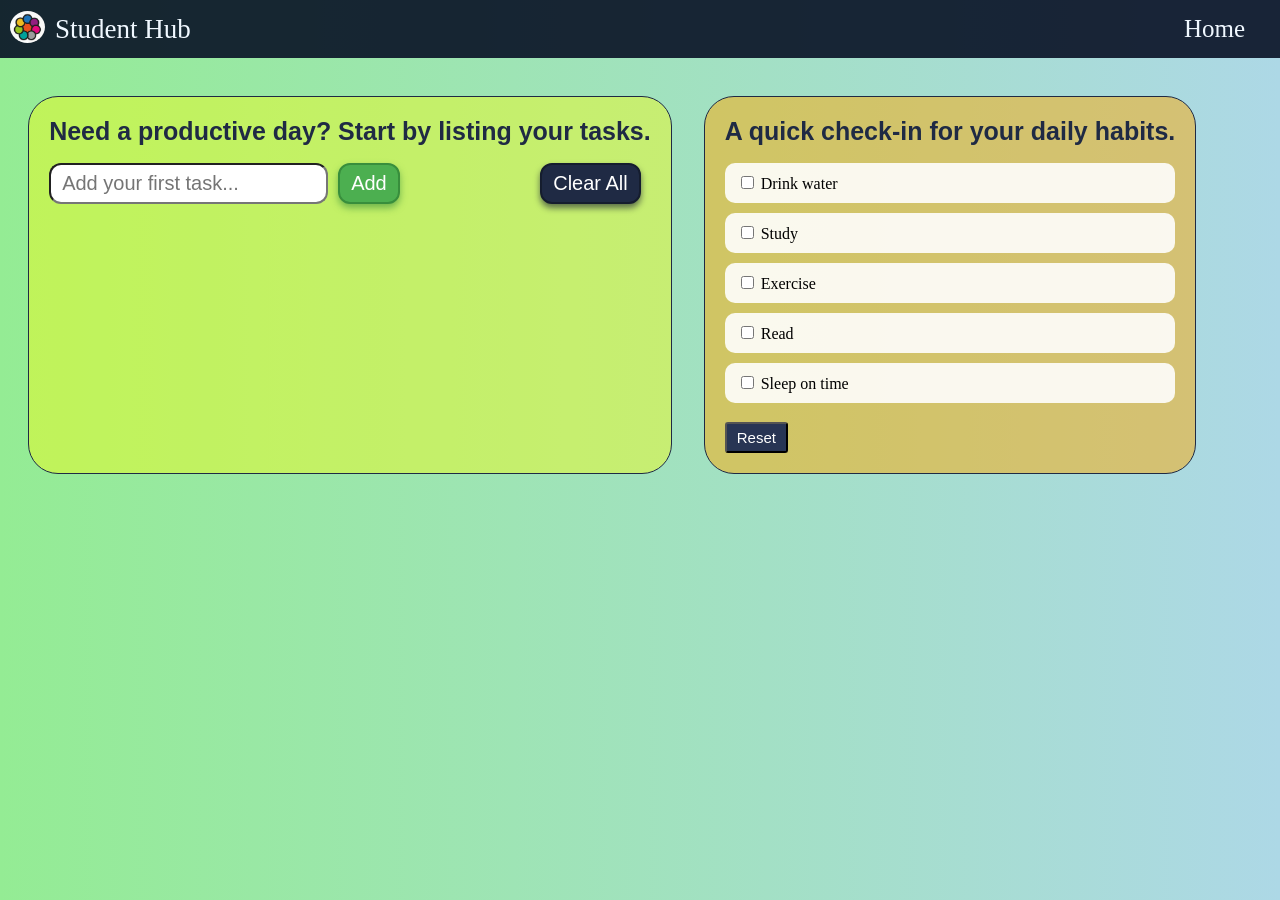
==== dashboard.html @ 1aa1a87c "Week 2 dashboard and task manager" ====
<!DOCTYPE html>
<html lang="en">
<head>
    <meta charset="UTF-8">
    <meta name="viewport" content="width=device-width, initial-scale=1.0">
    <link rel="stylesheet" href="dashboard.css">
    <title>Document</title>
</head>
<body>
    <div class="navbar">
        <div id="logo">
                <img src="logo.png" alt="logo">
        </div>
        <div id="name">
            <p> Student Hub </p>
        </div>
        <div id="home">
            <a href="index.html">Home</a>
        </div>
    </div>
    <div id="trackers">
        <div id="task-manager">
            <h1>Need a productive day? Start by listing your tasks.</h1>
            <div id="add-tasks">
                <input type="text" id="new-task" placeholder="Add your first task...">
                <button onclick="addTask()" id="add">Add</button>
                <button onclick="cleartasks()" id="clear">Clear All </button>
            </div>

            <div id="whole-list">
            </div>
        </div>
        <div id="habit-tracker">
            <h1>A quick check-in for your daily habits.</h1>
            <div class="habits">
                <input type="checkbox"> Drink water
            </div>
            <div class="habits">
                <input type="checkbox"> Study
            </div>
            <div class="habits">
                <input type="checkbox"> Exercise
            </div>
            <div class="habits">
                <input type="checkbox"> Read
            </div>
            <div class="habits">
                <input type="checkbox"> Sleep on time
            </div>
            <div>
                <button onclick="resetHabits()" id="resetHabits">Reset</button>
            </div>
        </div>
    </div>

    
    <!--<div id="stopwatch">
        <p id="time">00:00:00</p>
        <div id="start">
            <button onclick="start()">Start</button>    
        </div>
        <div id="pause">
            <button onclick="pause()">Pause</button>
        </div>
        <div id="reset">
            <button onclick="reset()">Reset</button>
        </div>
        
    </div>-->

    <div id="Stats">
        <div id="statistics">
                <p id="result"></p>
        </div>
    </div>
    <script src="dashboard.js"></script>
    
</body>
</html>
---- dashboard.css ----
body{
    margin: 0;
    background: linear-gradient(to left, rgb(173, 216, 230), rgb(148, 236, 148));
}
.navbar{
    display: flex;
    justify-content: left;
    align-items: center;
    background-color: rgba(8, 17, 37, 0.9);
    padding: 10px;
    margin: 0;
    box-sizing: border-box; 
}
#home{
    margin-left: auto;
}
#logo img{
    width: 35px;
    height: auto;
    border-radius: 50%;
    margin-right: 10px;
}
#name p{
    margin: 0;
    font-size: 27px;
    color: aliceblue;

}
#name{
    margin-right: auto;
}
#home a{
    text-decoration: none;
    color: aliceblue;
    font-size: 25px;
    margin-right: 15px;
    display: flex;
    align-items: center;
    padding: 5px 10px;
}
#home a:hover{
    background-color:rgba(8, 17, 37, 0.7) ;
    
}
#task-manager{
    margin-top: 3%;
    margin-left: 2.2%;
    background-color: rgba(255, 255, 0, 0.4);
    padding: 20px;
   border: 1.5px solid  #1f2a44 ;
   border-radius: 30px;
}
#task-manager h1 , #habit-tracker h1{
    margin-top: 0px;
    font-size: 25px;
    font-family: "Segoe UI", sans-serif;
    font-weight: 600;
    color: #1f2a44;
}
#add-tasks button , #add-tasks input {
    font-size: 20px;
    border-radius: 12px;
    padding: 7px 11px;
    margin-right: 10px;
    cursor: pointer;
}
#add-tasks{
    display: flex;
}
#add{
    background-color: #4CAF50;
    color: white;
    border: 2px solid #388E3C;
    box-shadow: 0 4px 7px rgb(56, 142, 60,0.6);
}
#clear{
    background-color: #1f2a44;
    color: white;
    border: 2px solid  #151d2e;
    margin-left: auto;
     box-shadow: 0 4px 6px rgb(21, 29, 46,0.6);
}
p{
    font-size: 20px;
}
.tasks {
    font-size: 24px;
    padding: 0px;
    margin: 10px ;
    display: flex;
    align-items: flex-start; /*will keep the del button after the first line in case of multiple line tasks*/
    color: #2c3e50;
}
.delete{
    margin-left: 10px;
    align-items: center;
    color: aliceblue;
    border: 2px solid;
    border-color: rgba(8, 17, 37,0.7);
    cursor: pointer;
    background-color: #e74c3c;
    color: white;
    padding: 3px 7px;
    border-radius: 8px;
    
}
.tasks input[type="checkbox"]{
    min-width: 18px;
    min-height: 18px
}

#trackers{
    display: flex;
    gap:2.5% ;

}
#habit-tracker{
    margin-top: 3%;
    margin-right: 2.2%;
    background-color: rgba(255, 166, 0, 0.486);
    padding: 20px;
   border: 1.5px solid  #1f2a44 ;
   border-radius: 30px;
}

.habits {
    background: rgba(255, 255, 255, 0.89);
    padding: 10px 12px;
    border-radius: 10px;
    margin-bottom: 10px;
}

#resetHabits{
    font-size: 15px;
    padding: 5px 10px;
    margin-top: 2%;
    cursor: pointer;
    color: white;
    background-color: #283554;
    border-radius: 3px;
}
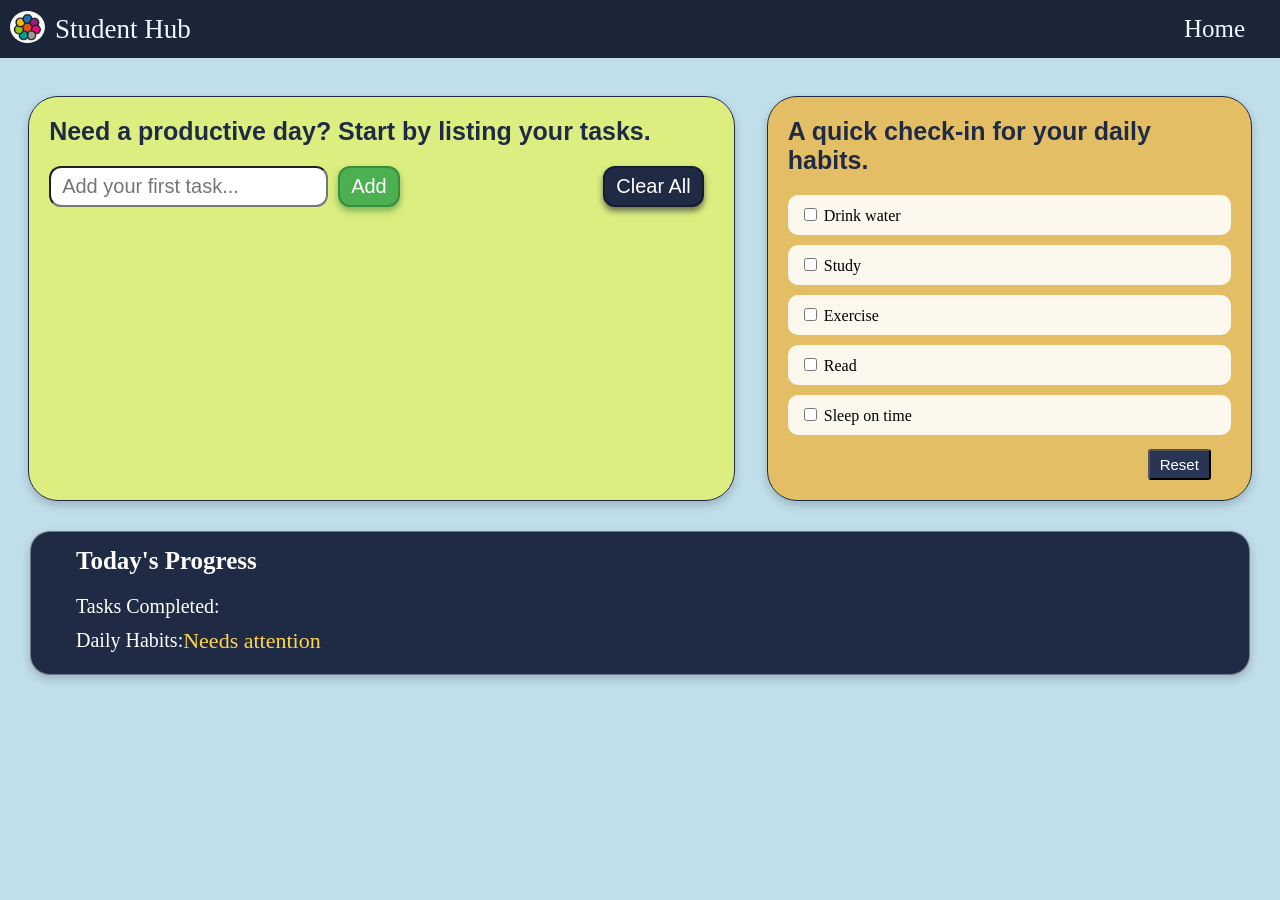
==== commit 4079a3d9: "Adding statistics on dashboard" ====
--- a/dashboard.html
+++ b/dashboard.html
@@ -68,10 +68,17 @@
         
     </div>-->
 
-    <div id="Stats">
+    <div id="stats">
+        <h2>Today's Progress</h2>
         <div id="statistics">
-                <p id="result"></p>
+            <p class="completes">Tasks Completed: </p>
+            <p id="result"></p>
         </div>
+        <div id="habitsProgress"> 
+            <p class="completes">Daily Habits: </p>
+            <p id="progress"></p>
+        </div>
+                
     </div>
     <script src="dashboard.js"></script>
     
--- a/dashboard.css
+++ b/dashboard.css
@@ -1,6 +1,6 @@
 body{
     margin: 0;
-    background: linear-gradient(to left, rgb(173, 216, 230), rgb(148, 236, 148));
+    background-color: rgba(184, 220, 232, 0.885);
 }
 .navbar{
     display: flex;
@@ -45,10 +45,11 @@
 #task-manager{
     margin-top: 3%;
     margin-left: 2.2%;
-    background-color: rgba(255, 255, 0, 0.4);
+    background-color: rgba(255, 255, 0, 0.456);
     padding: 20px;
    border: 1.5px solid  #1f2a44 ;
    border-radius: 30px;
+   box-shadow: 0 4px 10px rgba(0,0,0,0.2);
 }
 #task-manager h1 , #habit-tracker h1{
     margin-top: 0px;
@@ -56,6 +57,7 @@
     font-family: "Segoe UI", sans-serif;
     font-weight: 600;
     color: #1f2a44;
+    margin-bottom: 20px;
 }
 #add-tasks button , #add-tasks input {
     font-size: 20px;
@@ -86,7 +88,7 @@
 .tasks {
     font-size: 24px;
     padding: 0px;
-    margin: 10px ;
+    margin: 15px ;
     display: flex;
     align-items: flex-start; /*will keep the del button after the first line in case of multiple line tasks*/
     color: #2c3e50;
@@ -117,10 +119,11 @@
 #habit-tracker{
     margin-top: 3%;
     margin-right: 2.2%;
-    background-color: rgba(255, 166, 0, 0.486);
+    background-color: rgba(255, 166, 0, 0.567);
     padding: 20px;
    border: 1.5px solid  #1f2a44 ;
    border-radius: 30px;
+   box-shadow: 0 4px 10px rgba(0,0,0,0.2);
 }
 
 .habits {
@@ -130,14 +133,75 @@
     margin-bottom: 10px;
 }
 
+#task-manager{
+    flex: 1.5;
+}
+
+#habit-tracker{
+    flex: 1;
+}
+
 #resetHabits{
     font-size: 15px;
     padding: 5px 10px;
-    margin-top: 2%;
+    margin-top: 3%;
     cursor: pointer;
     color: white;
     background-color: #283554;
+    display: flex;
     border-radius: 3px;
-}
-
-
+    margin-left: auto;
+    margin-right: 20px;
+}
+
+#stats{
+    border: 1.5px solid black;
+    border-radius: 20px;
+    margin: 30px;
+}
+#stats div , #stats h2{
+    margin-left: 20px;
+}
+
+#stats{
+    background-color: #1f2a44;
+    border-radius: 20px;
+    margin: 30px;
+    padding: 15px 25px;
+    border: 1px solid rgba(255, 255, 255, 0.362);
+    box-shadow: 0 4px 10px rgba(0,0,0,0.2);
+
+}
+
+#stats h2{
+    color: #ffffff;
+    margin-top: 0;
+    margin-bottom: 15px;
+    font-size: 25px;
+}
+
+.completes{
+    color: white;
+
+}
+
+#habitsProgress , #statistics{
+    display: flex;
+    align-items: center;
+}
+
+#result{
+    color: #4CAF50;
+    font-weight: 500;
+    font-size: 22px;
+}
+
+#progress{
+    color: #FFD54F;
+    font-weight: 500;
+    font-size: 22px;
+}
+#stats p{
+    margin: 5px 0;
+}
+
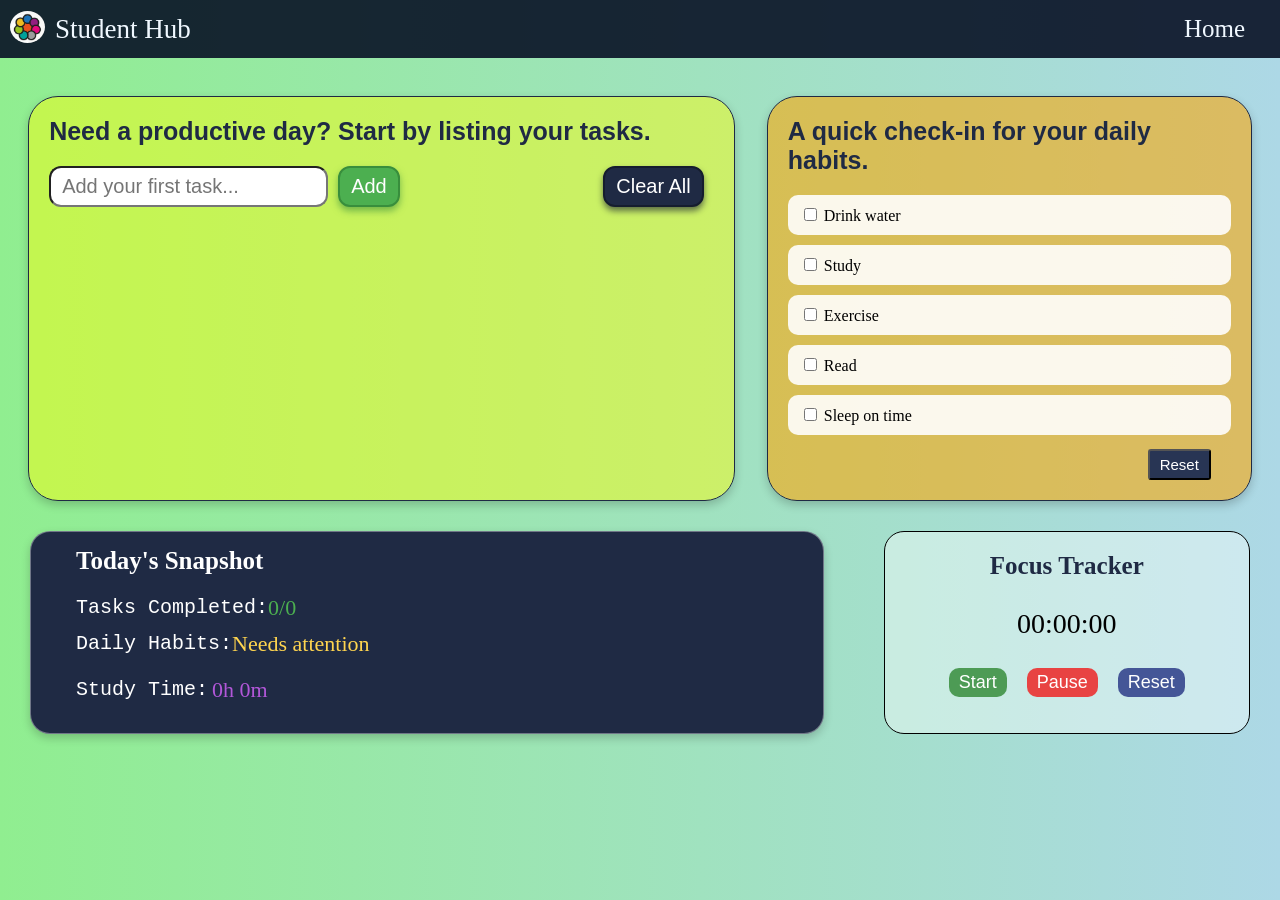
==== commit 63cace5f: "change font style a bit and add focus tracker" ====
--- a/dashboard.html
+++ b/dashboard.html
@@ -53,33 +53,43 @@
         </div>
     </div>
 
-    
-    <!--<div id="stopwatch">
-        <p id="time">00:00:00</p>
-        <div id="start">
-            <button onclick="start()">Start</button>    
+    <div id="progressTimer">
+         <div id="stats">
+            <h2>Today's Snapshot</h2>
+            <div id="statistics">
+                <p class="completes">Tasks Completed: </p>
+                <p id="result"></p>
+            </div>
+            <div id="habitsProgress"> 
+                <p class="completes">Daily Habits: </p>
+                <p id="progress"></p>
+            </div>    
+            <div class="stat-line">
+                <p class="completes">Study Time:</p>
+                <p id="focusTime">0 mins</p>
+            </div>
         </div>
-        <div id="pause">
-            <button onclick="pause()">Pause</button>
+
+        <div id="stopwatch">
+            <h2>Focus Tracker</h2>
+            <p id="time">00:00:00</p>
+            <div id="buttons">
+                <div id="start">
+                <button onclick="start()">Start</button>    
+            </div>
+            <div id="pause">
+                <button onclick="pause()">Pause</button>
+            </div>
+            <div id="resetTimer">
+                <button onclick="reset()">Reset</button>
+            </div>
+            </div>
         </div>
-        <div id="reset">
-            <button onclick="reset()">Reset</button>
-        </div>
-        
-    </div>-->
+    </div>
 
-    <div id="stats">
-        <h2>Today's Progress</h2>
-        <div id="statistics">
-            <p class="completes">Tasks Completed: </p>
-            <p id="result"></p>
-        </div>
-        <div id="habitsProgress"> 
-            <p class="completes">Daily Habits: </p>
-            <p id="progress"></p>
-        </div>
-                
-    </div>
+ 
+
+
     <script src="dashboard.js"></script>
     
 </body>
--- a/dashboard.css
+++ b/dashboard.css
@@ -1,6 +1,6 @@
 body{
     margin: 0;
-    background-color: rgba(184, 220, 232, 0.885);
+   background: linear-gradient(to left, lightblue, lightgreen);
 }
 .navbar{
     display: flex;
@@ -170,6 +170,8 @@
     padding: 15px 25px;
     border: 1px solid rgba(255, 255, 255, 0.362);
     box-shadow: 0 4px 10px rgba(0,0,0,0.2);
+    width: 30%;
+    flex: 1.6;
 
 }
 
@@ -178,10 +180,12 @@
     margin-top: 0;
     margin-bottom: 15px;
     font-size: 25px;
+    font-weight: 550 ;
 }
 
 .completes{
     color: white;
+    font-family: 'Courier New', Courier, monospace;
 
 }
 
@@ -200,8 +204,79 @@
     color: #FFD54F;
     font-weight: 500;
     font-size: 22px;
+    
 }
 #stats p{
     margin: 5px 0;
 }
 
+.stat-line{
+    display:flex;
+    align-items:center;
+    gap:4px;
+    margin:10px 0;
+}
+
+#focusTime{
+    color:#b257d9;
+     font-weight: 500;
+    font-size: 22px;
+    
+}
+
+#stopwatch{
+    border: 1.5px solid black;
+    border-radius: 20px ;
+    margin: 30px;
+    padding: 20px;
+    text-align: center;
+    background-color: rgba(255, 255, 255, 0.4);
+    flex:0.7 ;
+}
+
+#stopwatch button{
+    margin: 10px;
+    margin-top: 0px;
+    font-size: 18px;
+    border-radius: 10px;
+    padding: 4px 10px;
+    border: none;
+}
+
+#time{
+    font-size: 28px;
+}
+
+#buttons{
+    display: flex;
+    align-items: center;
+    justify-content: center;
+}
+
+#stopwatch h2{
+    font-size: 25px;
+    font-weight: 600;
+    color: #1f2a44;
+    margin: 0;
+}
+
+#progressTimer{
+    display: flex;
+}
+
+#start button{
+    background-color: rgb(56, 142, 60,0.85);
+    color: white;
+    cursor: pointer;
+}
+#pause button{
+    background-color: rgba(238, 38, 38, 0.85);
+    color: white;
+    cursor: pointer;
+}
+#resetTimer button{
+    background-color: rgb(45, 61, 137,0.85);
+    color: white;
+    cursor: pointer;
+}
+
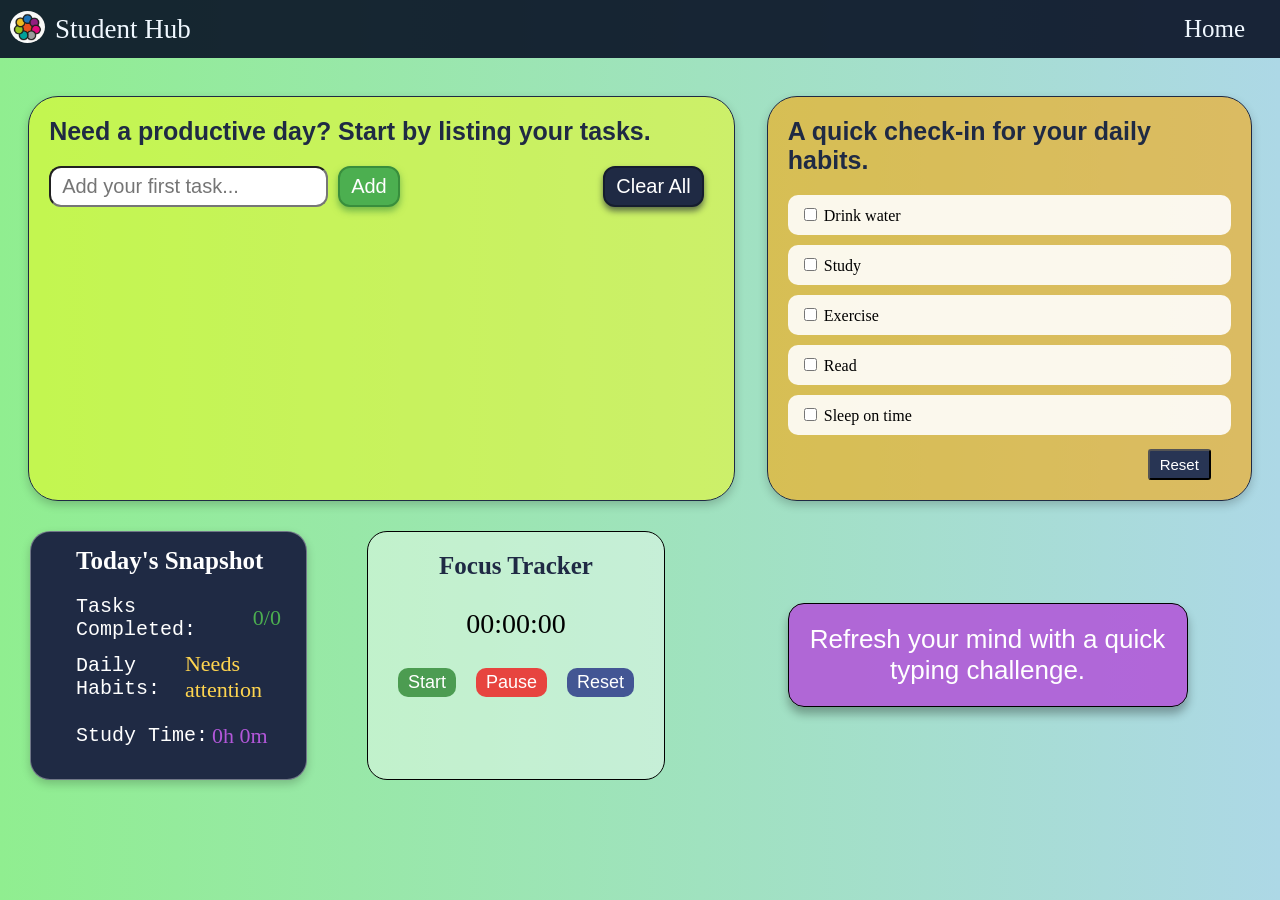
==== commit 36941944: "add focus tracker and typing challenge" ====
--- a/dashboard.html
+++ b/dashboard.html
@@ -85,9 +85,21 @@
             </div>
             </div>
         </div>
+         <div id="break">
+            <button onclick="createTest()" id="typing">Refresh your mind with a quick typing challenge.</button>
+            <div id="challenge">
+                <p id="typingText"></p>
+                <h4> Press enter once finished.</h4>
+                <input type="text" placeholder="Type the above text here" id="challengeText">
+                <h3 id="speed"></h3>
+                <h3 id="accuracy"></h3>
+            </div>
+         </div>
     </div>
 
- 
+    
+    
+
 
 
     <script src="dashboard.js"></script>
--- a/dashboard.css
+++ b/dashboard.css
@@ -171,7 +171,7 @@
     border: 1px solid rgba(255, 255, 255, 0.362);
     box-shadow: 0 4px 10px rgba(0,0,0,0.2);
     width: 30%;
-    flex: 1.6;
+    flex: 0.9;
 
 }
 
@@ -186,6 +186,7 @@
 .completes{
     color: white;
     font-family: 'Courier New', Courier, monospace;
+    margin: 8px;
 
 }
 
@@ -231,7 +232,7 @@
     padding: 20px;
     text-align: center;
     background-color: rgba(255, 255, 255, 0.4);
-    flex:0.7 ;
+    flex:1 ;
 }
 
 #stopwatch button{
@@ -280,3 +281,51 @@
     cursor: pointer;
 }
 
+
+#break{
+    margin: 30px;
+    flex: 2.1;
+
+    display: flex;
+    justify-content: center;   /* Horizontal center */
+    align-items: center;       /* Vertical center */
+    flex-direction: column;
+
+}
+#typing{
+    width: 400px;
+    padding: 20px 18px;
+    font-size: 26px;
+    border-radius: 16px;
+    background-color: #b257d9e0;
+    color: white;
+    border: 1.5px solid black;
+    cursor: pointer;
+    font-family: 'Gill Sans', 'Gill Sans MT', Calibri, 'Trebuchet MS', sans-serif;
+    box-shadow: 0 7px 10px rgba(0,0,0,0.3);
+}
+#break input{
+    font-size: 20px;
+    width: 97%;
+    padding: 5px 2px;
+}
+
+#challenge{
+    display: none;
+    border: 1.5px solid black;
+    border-radius: 20px;
+    padding: 20px 20px;
+    background-color:  #b257d999;
+}
+
+#typingText{
+    font-size: 20px;
+    
+}
+h4{
+    margin: 0;
+}
+h3{
+    margin: 10px;
+    margin-bottom: 0px;
+}
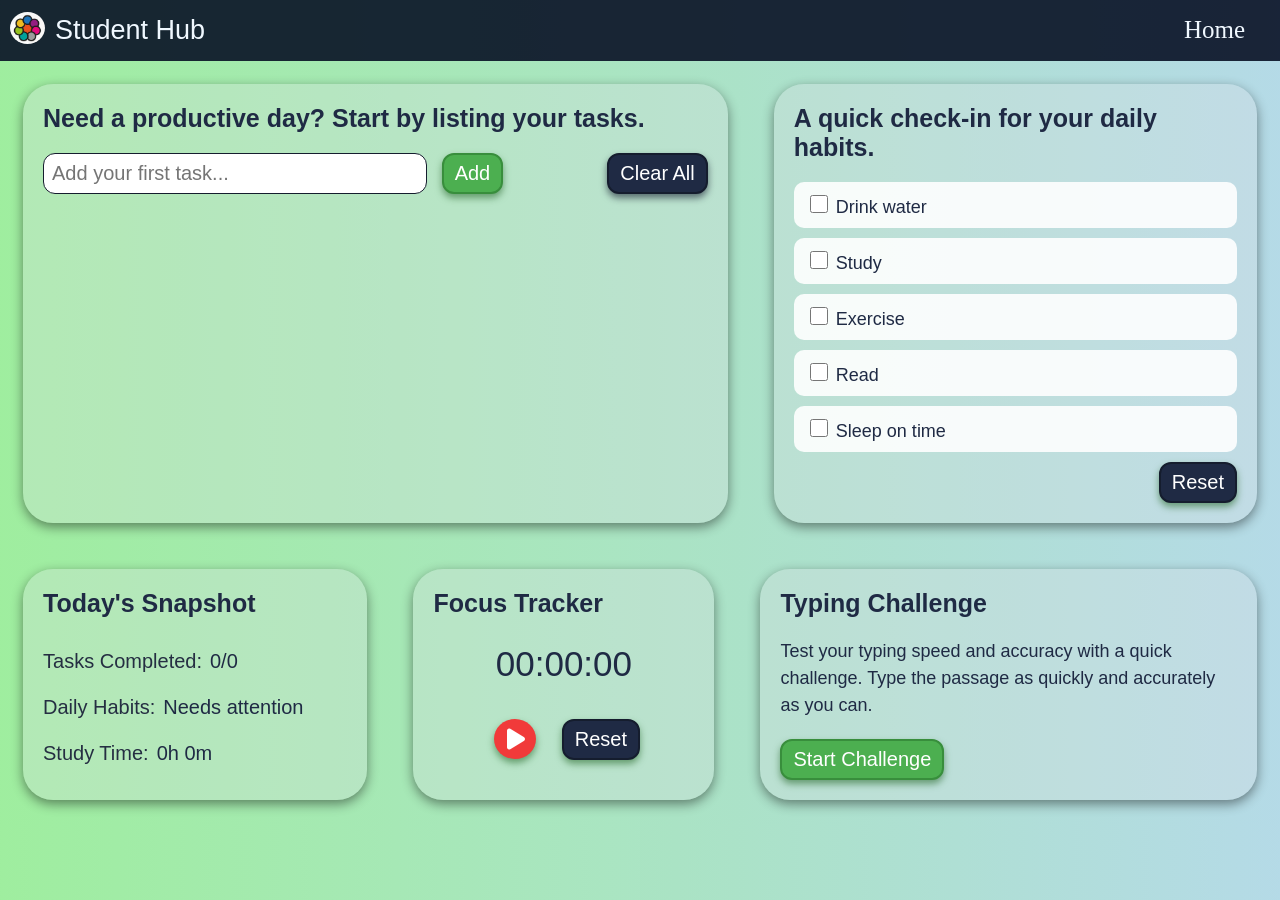
==== commit 8323406f: "changing UI (colour of cards, button sizes and font styles) and majorly of the typing challenge card" ====
--- a/dashboard.html
+++ b/dashboard.html
@@ -4,6 +4,8 @@
     <meta charset="UTF-8">
     <meta name="viewport" content="width=device-width, initial-scale=1.0">
     <link rel="stylesheet" href="dashboard.css">
+    <link rel="stylesheet"
+href="https://cdnjs.cloudflare.com/ajax/libs/font-awesome/6.7.2/css/all.min.css">
     <title>Document</title>
 </head>
 <body>
@@ -19,18 +21,18 @@
         </div>
     </div>
     <div id="trackers">
-        <div id="task-manager">
+        <div id="task-manager" class="cards">
             <h1>Need a productive day? Start by listing your tasks.</h1>
             <div id="add-tasks">
                 <input type="text" id="new-task" placeholder="Add your first task...">
-                <button onclick="addTask()" id="add">Add</button>
-                <button onclick="cleartasks()" id="clear">Clear All </button>
+                <button onclick="addTask()" id="add" class="allButtons">Add</button>
+                <button onclick="cleartasks()" id="clear" class="allButtons">Clear All </button>
             </div>
 
             <div id="whole-list">
             </div>
         </div>
-        <div id="habit-tracker">
+        <div id="habit-tracker" class="cards">
             <h1>A quick check-in for your daily habits.</h1>
             <div class="habits">
                 <input type="checkbox"> Drink water
@@ -48,14 +50,14 @@
                 <input type="checkbox"> Sleep on time
             </div>
             <div>
-                <button onclick="resetHabits()" id="resetHabits">Reset</button>
+                <button onclick="resetHabits()" id="resetHabits" class="allButtons">Reset</button>
             </div>
         </div>
     </div>
 
     <div id="progressTimer">
-         <div id="stats">
-            <h2>Today's Snapshot</h2>
+         <div id="stats" class="cards">
+            <h1>Today's Snapshot</h1>
             <div id="statistics">
                 <p class="completes">Tasks Completed: </p>
                 <p id="result"></p>
@@ -66,33 +68,42 @@
             </div>    
             <div class="stat-line">
                 <p class="completes">Study Time:</p>
-                <p id="focusTime">0 mins</p>
+                <p id="focusTime">00h 0m</p>
             </div>
         </div>
 
-        <div id="stopwatch">
-            <h2>Focus Tracker</h2>
+        <div id="stopwatch" class="cards">
+            <h1>Focus Tracker</h1>
             <p id="time">00:00:00</p>
             <div id="buttons">
                 <div id="start">
-                <button onclick="start()">Start</button>    
-            </div>
-            <div id="pause">
-                <button onclick="pause()">Pause</button>
-            </div>
-            <div id="resetTimer">
-                <button onclick="reset()">Reset</button>
-            </div>
+                    <button onclick="handleTimer()" id="startorpause"> <i class="fa-solid fa-play"></i></button>    
+                </div>
+                <div id="resetTimer">
+                    <button onclick="reset()" class="allButtons">Reset</button>
+                </div>
             </div>
         </div>
-         <div id="break">
-            <button onclick="createTest()" id="typing">Refresh your mind with a quick typing challenge.</button>
+         <div id="break" class="cards">
+            <div id="startChallenge">
+                <h1>Typing Challenge</h1>
+                <p>Test your typing speed and accuracy with a quick challenge.
+Type the passage as quickly and accurately as you can.</p>
+                <button onclick="createTest()" id="typing" class="allButtons">Start Challenge</button>
+            </div>
+            
             <div id="challenge">
+                <h1>Typing Challenge</h1>
                 <p id="typingText"></p>
                 <h4> Press enter once finished.</h4>
                 <input type="text" placeholder="Type the above text here" id="challengeText">
+            </div>
+            <div id="typingResult">
+                <h1>Your Results</h1>
                 <h3 id="speed"></h3>
                 <h3 id="accuracy"></h3>
+                <button onclick="createTest()" id="typing" class="allButtons">Try Again</button>
+
             </div>
          </div>
     </div>
--- a/dashboard.css
+++ b/dashboard.css
@@ -1,6 +1,6 @@
 body{
     margin: 0;
-   background: linear-gradient(to left, lightblue, lightgreen);
+   background: linear-gradient(to left, rgba(178, 217, 230, 0.966), rgba(155, 237, 155, 0.961));
 }
 .navbar{
     display: flex;
@@ -42,16 +42,15 @@
     background-color:rgba(8, 17, 37, 0.7) ;
     
 }
-#task-manager{
-    margin-top: 3%;
-    margin-left: 2.2%;
-    background-color: rgba(255, 255, 0, 0.456);
+.cards{
+    margin: 1.8%;
+    background-color: rgb(221, 223, 227,0.3);
     padding: 20px;
-   border: 1.5px solid  #1f2a44 ;
-   border-radius: 30px;
-   box-shadow: 0 4px 10px rgba(0,0,0,0.2);
-}
-#task-manager h1 , #habit-tracker h1{
+    border-radius: 30px;
+    box-shadow: 0 4px 12px rgba(0, 0, 0, 0.448);
+}
+
+h1{
     margin-top: 0px;
     font-size: 25px;
     font-family: "Segoe UI", sans-serif;
@@ -59,71 +58,96 @@
     color: #1f2a44;
     margin-bottom: 20px;
 }
-#add-tasks button , #add-tasks input {
-    font-size: 20px;
+h4{
+    margin: 0;
+}
+
+h3{
+    margin: 20px;
+    margin-left: 0px;
+    color: #1f2a44;
+    font-family: "Segoe UI", sans-serif;
+    font-size: 20px;
+    font-weight: 500;
+}
+
+input{
+    border: 1.5px solid #151d2e ;
+    border-radius: 12px;
+}
+
+p{
+    font-size: 20px;
+    margin: 8px;
+    font-family: "Segoe UI", sans-serif;
+    font-weight: 400;
+    color:#1f2a44;
+    line-height: 1.5;
+}
+
+#new-task{
+    width: 55%;
+    font-size: 20px;
+    padding: 0px 8px;
+}
+#add-tasks{
+    display: flex;
+    margin-bottom: 25px;
+}
+.allButtons{
+    background-color: #4CAF50;
+    color: white;
+    border: 2px solid #388E3C;
     border-radius: 12px;
     padding: 7px 11px;
-    margin-right: 10px;
-    cursor: pointer;
-}
-#add-tasks{
-    display: flex;
-}
+    cursor: pointer;
+    box-shadow: 0 4px 7px rgba(43, 108, 46, 0.6);
+    font-size: 20px;
+}
+
 #add{
-    background-color: #4CAF50;
-    color: white;
-    border: 2px solid #388E3C;
-    box-shadow: 0 4px 7px rgb(56, 142, 60,0.6);
+    margin-left: 15px;
 }
 #clear{
     background-color: #1f2a44;
-    color: white;
-    border: 2px solid  #151d2e;
-    margin-left: auto;
-     box-shadow: 0 4px 6px rgb(21, 29, 46,0.6);
-}
-p{
-    font-size: 20px;
-}
+    border-color: #151d2e;
+    margin-left: auto;
+     box-shadow: 0 4px 7px rgb(21, 29, 46,0.6);
+}
+
 .tasks {
-    font-size: 24px;
+    font-size: 22px;
     padding: 0px;
     margin: 15px ;
     display: flex;
-    align-items: flex-start; /*will keep the del button after the first line in case of multiple line tasks*/
-    color: #2c3e50;
+    align-items: flex-start; /* IMP-will keep the del button after the first line in case of multiple line tasks*/
+    font-family: "Segoe UI", sans-serif;
+    font-weight: 400;
+    color: #252e42;
 }
 .delete{
-    margin-left: 10px;
-    align-items: center;
-    color: aliceblue;
-    border: 2px solid;
+    margin-left: auto;
+    align-items: center;
+    border: 1.5px solid;
     border-color: rgba(8, 17, 37,0.7);
     cursor: pointer;
-    background-color: #e74c3c;
-    color: white;
-    padding: 3px 7px;
+    background-color: #e74d3cf5;
+    font-size: 15px;
+    color: white;
+    padding: 3px 18px;
     border-radius: 8px;
+    margin-right: -10px;
     
 }
-.tasks input[type="checkbox"]{
+input[type="checkbox"]{
     min-width: 18px;
-    min-height: 18px
+    min-height: 18px;
+    accent-color: #2c374ee4;
+    cursor: pointer;
 }
 
 #trackers{
     display: flex;
-    gap:2.5% ;
-
-}
-#habit-tracker{
-    margin-top: 3%;
-    margin-right: 2.2%;
-    background-color: rgba(255, 166, 0, 0.567);
-    padding: 20px;
-   border: 1.5px solid  #1f2a44 ;
-   border-radius: 30px;
-   box-shadow: 0 4px 10px rgba(0,0,0,0.2);
 }
 
 .habits {
@@ -131,6 +155,10 @@
     padding: 10px 12px;
     border-radius: 10px;
     margin-bottom: 10px;
+    font-size: 18px;
+    font-family: "Segoe UI", sans-serif;
+    font-weight: 400;
+    color:#1f2a44;
 }
 
 #task-manager{
@@ -140,119 +168,71 @@
 #habit-tracker{
     flex: 1;
 }
-
-#resetHabits{
-    font-size: 15px;
-    padding: 5px 10px;
-    margin-top: 3%;
-    cursor: pointer;
-    color: white;
-    background-color: #283554;
-    display: flex;
-    border-radius: 3px;
-    margin-left: auto;
-    margin-right: 20px;
-}
-
 #stats{
-    border: 1.5px solid black;
-    border-radius: 20px;
-    margin: 30px;
-}
-#stats div , #stats h2{
-    margin-left: 20px;
-}
-
-#stats{
-    background-color: #1f2a44;
-    border-radius: 20px;
-    margin: 30px;
-    padding: 15px 25px;
-    border: 1px solid rgba(255, 255, 255, 0.362);
-    box-shadow: 0 4px 10px rgba(0,0,0,0.2);
-    width: 30%;
-    flex: 0.9;
-
-}
-
-#stats h2{
-    color: #ffffff;
-    margin-top: 0;
-    margin-bottom: 15px;
-    font-size: 25px;
-    font-weight: 550 ;
-}
-
+    flex: 1.4;
+
+}
 .completes{
-    color: white;
-    font-family: 'Courier New', Courier, monospace;
-    margin: 8px;
-
-}
-
+   font-size: 20px;
+    font-family: "Segoe UI", sans-serif;
+    font-weight: 400;
+    color: #252e42;
+    margin: 0;
+
+}
 #habitsProgress , #statistics{
     display: flex;
     align-items: center;
 }
-
-#result{
-    color: #4CAF50;
-    font-weight: 500;
-    font-size: 22px;
-}
-
-#progress{
-    color: #FFD54F;
-    font-weight: 500;
-    font-size: 22px;
-    
-}
-#stats p{
-    margin: 5px 0;
-}
-
 .stat-line{
     display:flex;
     align-items:center;
-    gap:4px;
-    margin:10px 0;
-}
-
-#focusTime{
-    color:#b257d9;
-     font-weight: 500;
-    font-size: 22px;
-    
-}
+}
+#resetHabits{
+    background-color: #1f2a44;
+    border-color: #151d2e;
+     display: flex;
+    margin-left: auto;
+}
+
+#progress , #focusTime, #result{
+    font-size: 20px;
+    font-weight: 530;
+}
+
+
 
 #stopwatch{
-    border: 1.5px solid black;
-    border-radius: 20px ;
-    margin: 30px;
-    padding: 20px;
+    flex:1.2 ;
+}
+
+#buttons{
+    display: flex;
+    align-items: center;
+    justify-content: center;
+}
+
+#startorpause i{
+    color: white;
+    border-radius: 50%;
+    padding: 8px 11px 8px 13px;
+    cursor: pointer;
+    box-shadow: 0 4px 7px rgba(43, 108, 46, 0.6);
+    font-size: 24px;
+    background-color: rgb(241, 58, 58)
+}
+#startorpause{
+    margin: 20px;
+    border: none;
+    background-color: #151d2e00;
+    margin-left: 0px;
+}
+
+#time{
+    font-size: 35px;
     text-align: center;
-    background-color: rgba(255, 255, 255, 0.4);
-    flex:1 ;
-}
-
-#stopwatch button{
-    margin: 10px;
-    margin-top: 0px;
-    font-size: 18px;
-    border-radius: 10px;
-    padding: 4px 10px;
-    border: none;
-}
-
-#time{
-    font-size: 28px;
-}
-
-#buttons{
-    display: flex;
-    align-items: center;
-    justify-content: center;
-}
+}
+
 
 #stopwatch h2{
     font-size: 25px;
@@ -261,71 +241,53 @@
     margin: 0;
 }
 
+
+
 #progressTimer{
     display: flex;
 }
 
-#start button{
-    background-color: rgb(56, 142, 60,0.85);
-    color: white;
-    cursor: pointer;
-}
-#pause button{
-    background-color: rgba(238, 38, 38, 0.85);
-    color: white;
-    cursor: pointer;
-}
 #resetTimer button{
-    background-color: rgb(45, 61, 137,0.85);
-    color: white;
-    cursor: pointer;
+    color: white;
+    cursor: pointer;
+     background-color: #1f2a44;
+    border-color: #151d2e;
 }
 
 
 #break{
-    margin: 30px;
     flex: 2.1;
-
-    display: flex;
-    justify-content: center;   /* Horizontal center */
-    align-items: center;       /* Vertical center */
-    flex-direction: column;
-
-}
-#typing{
-    width: 400px;
-    padding: 20px 18px;
-    font-size: 26px;
-    border-radius: 16px;
-    background-color: #b257d9e0;
-    color: white;
-    border: 1.5px solid black;
-    cursor: pointer;
-    font-family: 'Gill Sans', 'Gill Sans MT', Calibri, 'Trebuchet MS', sans-serif;
-    box-shadow: 0 7px 10px rgba(0,0,0,0.3);
 }
 #break input{
-    font-size: 20px;
-    width: 97%;
-    padding: 5px 2px;
+    font-size: 18px;
+    width: 95%;
+    padding: 5px 8px;
 }
 
 #challenge{
     display: none;
-    border: 1.5px solid black;
-    border-radius: 20px;
-    padding: 20px 20px;
-    background-color:  #b257d999;
-}
+    margin: 0;
+}
+#challengeText{
+    margin-top: 4px;
+}
+#startChallenge p{
+    margin-bottom: 20px;
+    margin-left: 0px;
+    font-size: 18px;
+}
+
+#typingResult{
+    display: none;
+}
+#typingResult button{
+    font-size: 18px;
+}
+
 
 #typingText{
-    font-size: 20px;
-    
-}
-h4{
-    margin: 0;
-}
-h3{
-    margin: 10px;
-    margin-bottom: 0px;
-}+    font-size: 19px;
+    margin-left: 0px;
+    margin-bottom: 11px;
+}
+
